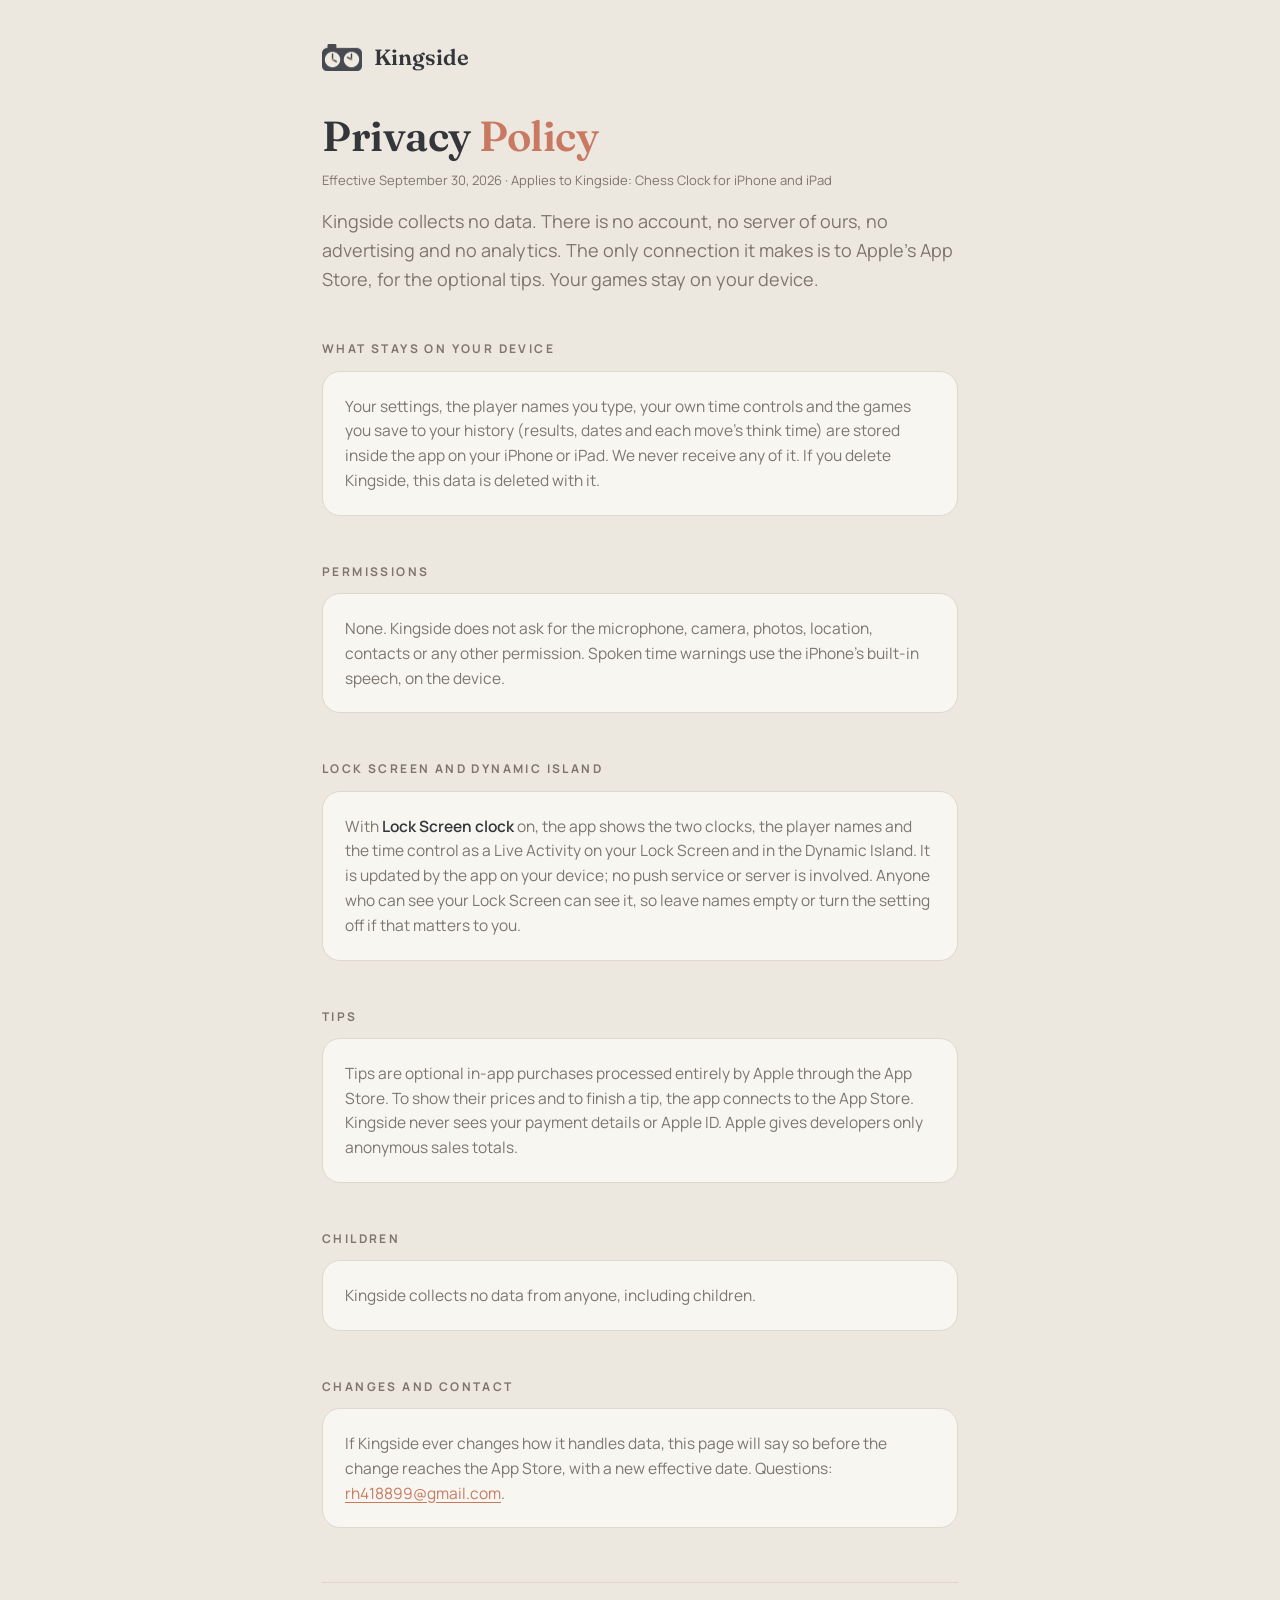
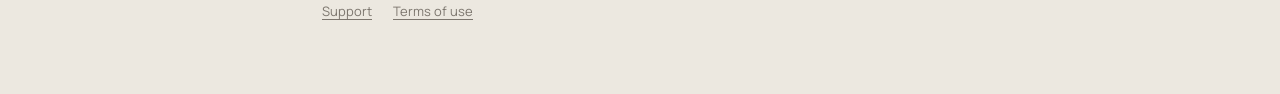
==== privacy.html @ fc27eadf "Support page and privacy policy for Kingside: Chess Clock Co-Authored-By: Claude Opus 5.5 <noreply@a" ====
<!doctype html>
<html lang="en">
<head>
  <meta charset="utf-8">
  <meta name="viewport" content="width=device-width, initial-scale=1">
  <title>Kingside · Privacy Policy</title>
  <meta name="description" content="Privacy policy for Kingside: Chess Clock. Kingside collects no data.">
  <meta name="theme-color" content="#ECE8E0">
  <link rel="icon" href="favicon.png">
  <link rel="apple-touch-icon" href="apple-touch-icon.png">
  <link rel="preconnect" href="https://fonts.googleapis.com">
  <link rel="preconnect" href="https://fonts.gstatic.com" crossorigin>
  <link rel="stylesheet" href="https://fonts.googleapis.com/css2?family=Fraunces:opsz,wght@9..144,600&family=Manrope:wght@400;600;700&display=swap">
  <link rel="stylesheet" href="style.css">
</head>
<body>
<main>
  <a class="top" href="./"><img src="mark.png" alt=""><span>Kingside</span></a>

  <h1>Privacy <em>Policy</em></h1>
  <p class="meta">Effective September 30, 2026 · Applies to Kingside: Chess Clock for iPhone and iPad</p>
  <p class="lede">
    Kingside collects no data. There is no account, no server of ours, no advertising and no
    analytics. The only connection it makes is to Apple's App Store, for the optional tips. Your
    games stay on your device.
  </p>

  <h2>What stays on your device</h2>
  <div class="card">
    <div class="entry">
      <p>
        Your settings, the player names you type, your own time controls and the games you save to
        your history (results, dates and each move's think time) are stored inside the app on your
        iPhone or iPad. We never receive any of it. If you delete Kingside, this data is deleted with it.
      </p>
    </div>
  </div>

  <h2>Permissions</h2>
  <div class="card">
    <div class="entry">
      <p>
        None. Kingside does not ask for the microphone, camera, photos, location, contacts or any other
        permission. Spoken time warnings use the iPhone's built-in speech, on the device.
      </p>
    </div>
  </div>

  <h2>Lock Screen and Dynamic Island</h2>
  <div class="card">
    <div class="entry">
      <p>
        With <em>Lock Screen clock</em> on, the app shows the two clocks, the player names and the time
        control as a Live Activity on your Lock Screen and in the Dynamic Island. It is updated by the
        app on your device; no push service or server is involved. Anyone who can see your Lock Screen
        can see it, so leave names empty or turn the setting off if that matters to you.
      </p>
    </div>
  </div>

  <h2>Tips</h2>
  <div class="card">
    <div class="entry">
      <p>
        Tips are optional in-app purchases processed entirely by Apple through the App Store. To show
        their prices and to finish a tip, the app connects to the App Store. Kingside never sees your
        payment details or Apple ID. Apple gives developers only anonymous sales totals.
      </p>
    </div>
  </div>

  <h2>Children</h2>
  <div class="card">
    <div class="entry">
      <p>Kingside collects no data from anyone, including children.</p>
    </div>
  </div>

  <h2>Changes and contact</h2>
  <div class="card">
    <div class="entry">
      <p>
        If Kingside ever changes how it handles data, this page will say so before the change reaches
        the App Store, with a new effective date. Questions:
        <a href="mailto:rh418899@gmail.com?subject=Kingside%20privacy">rh418899@gmail.com</a>.
      </p>
    </div>
  </div>

  <footer>
    <a href="./">Support</a>
    <a href="https://www.apple.com/legal/internet-services/itunes/dev/stdeula/">Terms of use</a>
  </footer>
</main>
</body>
</html>
---- style.css ----
:root {
  --bg: #ECE8E0;
  --card: #F8F6F1;
  --line: #DED8CD;
  --text: #34363B;
  --muted: #7C766E;
  --accent: #474A51;
  --terra: #C97961;
  --terra-soft: #D98C73;
  --display: 'Fraunces', Georgia, serif;
  --body: 'Manrope', system-ui, -apple-system, 'Segoe UI', sans-serif;
}
* { box-sizing: border-box; }
html { background: var(--bg); }
body { margin: 0; color: var(--text); font-family: var(--body); line-height: 1.6; -webkit-font-smoothing: antialiased; min-height: 100vh; }
main { max-width: 680px; margin: 0 auto; padding: 40px 22px 72px; }
.top { display: flex; align-items: center; gap: 12px; text-decoration: none; }
.top img { width: 40px; height: auto; }
.top span { font-family: var(--display); font-weight: 600; font-size: 22px; color: var(--text); }
h1 { font-family: var(--display); font-weight: 600; font-size: 42px; line-height: 1.12; letter-spacing: -0.5px; margin: 38px 0 0; }
h1 em { font-style: normal; color: var(--terra); }
.lede { font-size: 18px; color: var(--muted); margin: 16px 0 0; }
.meta { font-size: 13px; color: var(--muted); margin-top: 10px; }
h2 { font-size: 12px; font-weight: 700; letter-spacing: 2.4px; text-transform: uppercase; color: var(--muted); margin: 46px 0 12px; }
.card { background: var(--card); border: 1px solid var(--line); border-radius: 18px; padding: 4px 22px; }
.entry { padding: 18px 0; border-bottom: 1px solid var(--line); }
.entry:last-child { border-bottom: 0; }
.entry strong { display: block; font-family: var(--display); font-weight: 600; font-size: 20px; margin-bottom: 6px; }
.entry p, .entry ul, .entry ol { margin: 0; color: var(--muted); font-size: 15.5px; }
.entry ul, .entry ol { padding-left: 20px; }
.entry p + p, .entry p + ul, .entry ul + p, .entry p + ol, .entry ol + p { margin-top: 8px; }
.entry em { font-style: normal; color: var(--text); font-weight: 600; }
p { color: var(--muted); }
a { color: var(--terra); text-underline-offset: 3px; }
.badge { display: inline-block; margin-top: 24px; padding: 9px 18px; border-radius: 999px; background: var(--accent); color: #FFF8F0; font-weight: 700; font-size: 12.5px; letter-spacing: 1.8px; }
footer { margin-top: 54px; padding-top: 18px; border-top: 1px solid var(--line); font-size: 13px; color: var(--muted); }
footer a { color: var(--muted); margin-right: 18px; }
@media (max-width: 480px) { h1 { font-size: 34px; } .lede { font-size: 16.5px; } .badge { font-size: 11px; letter-spacing: 1.2px; } }
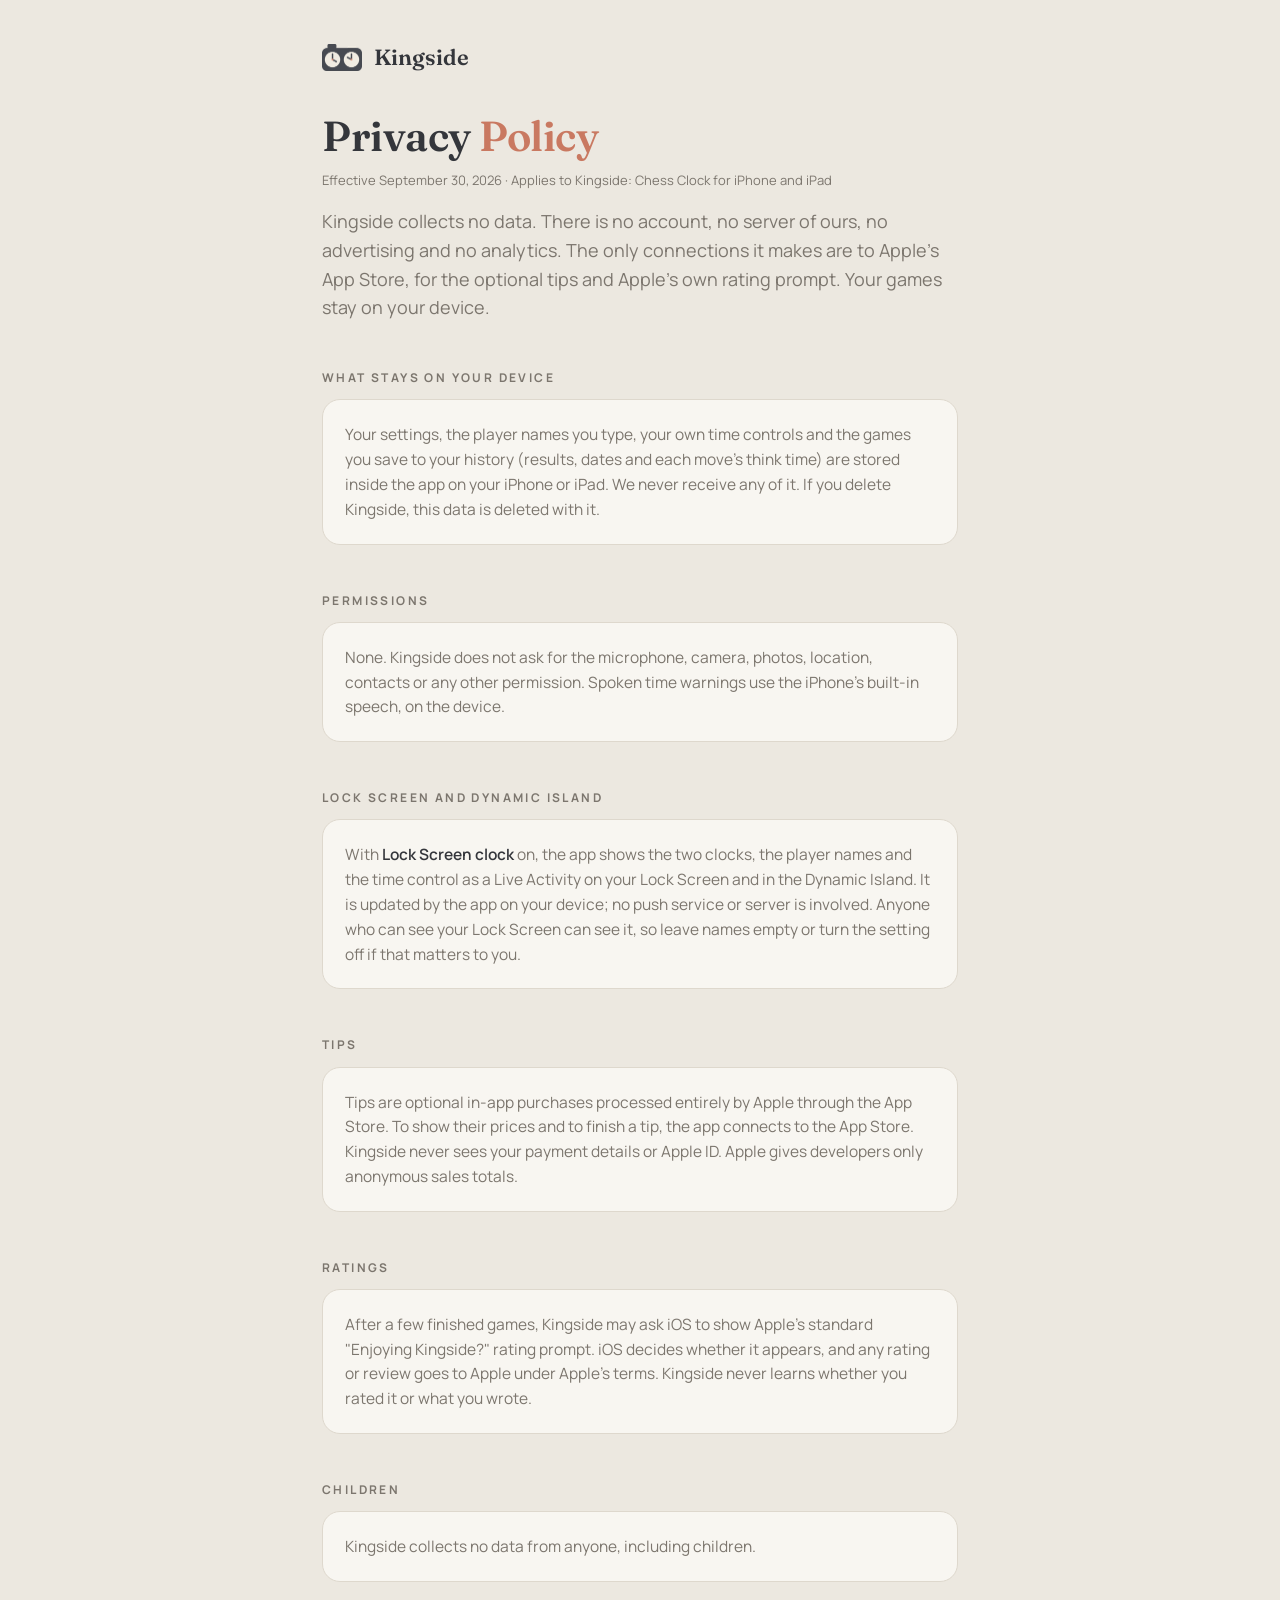
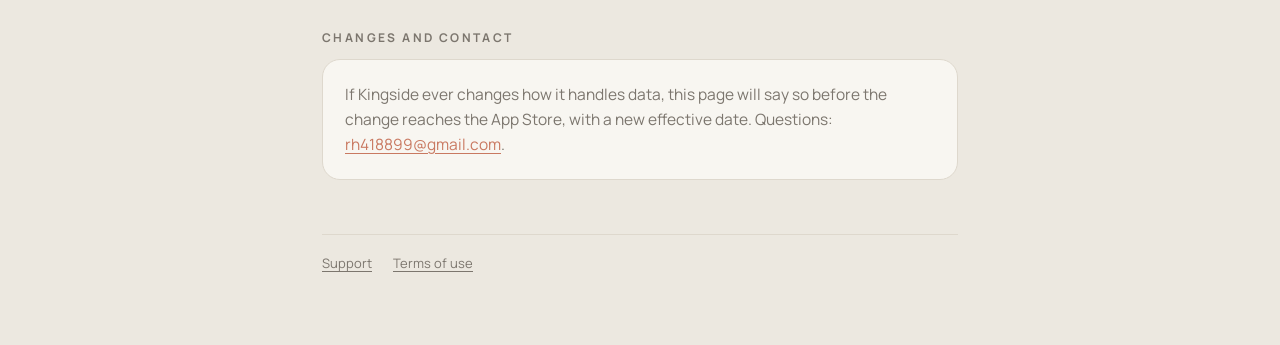
==== commit e36cc094: "Privacy policy: mention Apple's rating prompt Kingside may ask iOS for the standard rating prompt af" ====
--- a/privacy.html
+++ b/privacy.html
@@ -21,8 +21,8 @@
   <p class="meta">Effective September 30, 2026 · Applies to Kingside: Chess Clock for iPhone and iPad</p>
   <p class="lede">
     Kingside collects no data. There is no account, no server of ours, no advertising and no
-    analytics. The only connection it makes is to Apple's App Store, for the optional tips. Your
-    games stay on your device.
+    analytics. The only connections it makes are to Apple's App Store, for the optional tips and
+    Apple's own rating prompt. Your games stay on your device.
   </p>
 
   <h2>What stays on your device</h2>
@@ -69,6 +69,17 @@
     </div>
   </div>
 
+  <h2>Ratings</h2>
+  <div class="card">
+    <div class="entry">
+      <p>
+        After a few finished games, Kingside may ask iOS to show Apple's standard "Enjoying Kingside?"
+        rating prompt. iOS decides whether it appears, and any rating or review goes to Apple under
+        Apple's terms. Kingside never learns whether you rated it or what you wrote.
+      </p>
+    </div>
+  </div>
+
   <h2>Children</h2>
   <div class="card">
     <div class="entry">
